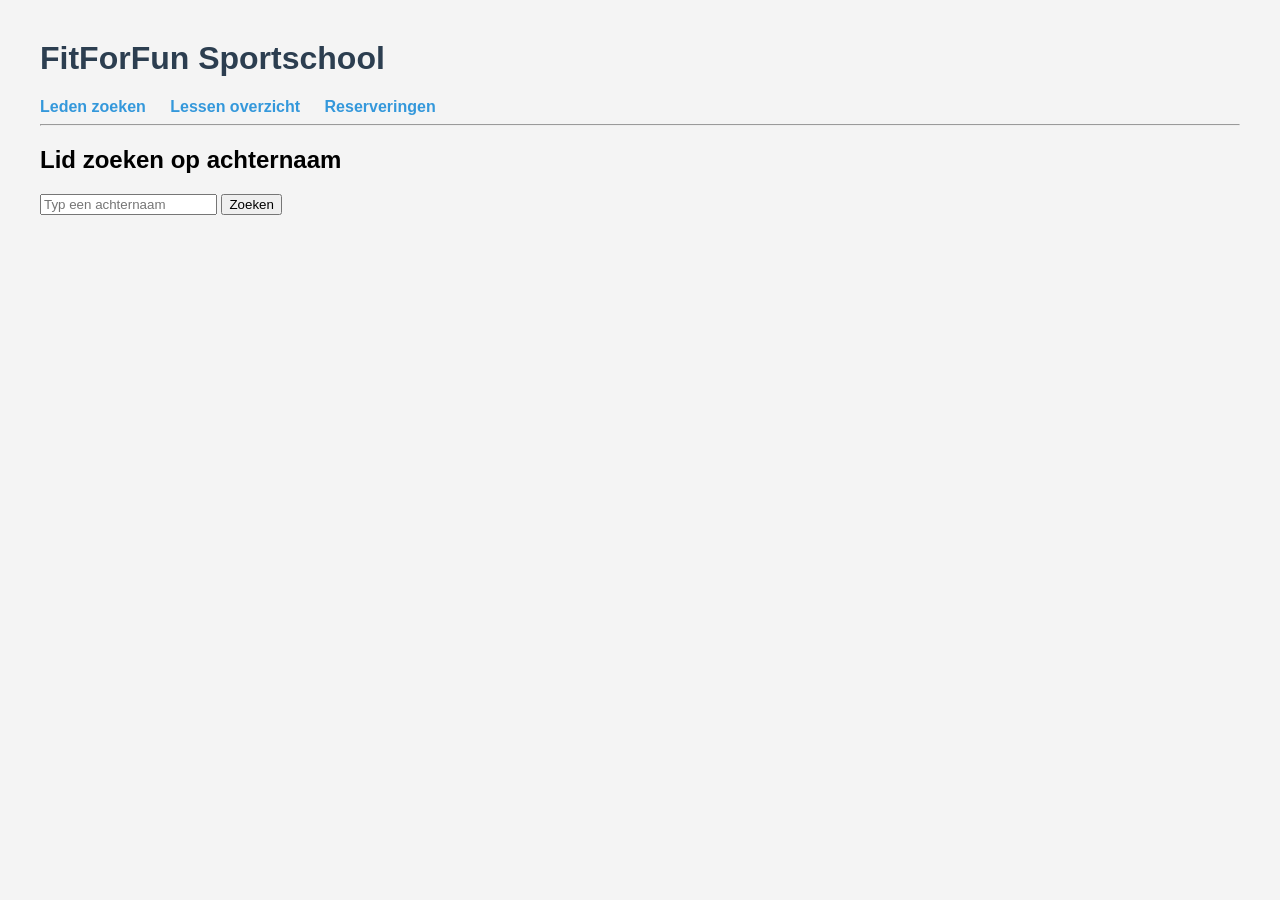
==== index.html @ 4ac60c2c "first commit" ====
<!DOCTYPE html>
<html lang="nl">
<head>
<meta charset="UTF-8">

<!-- Titel van de website -->
<title>FitForFun</title>

<!-- Koppeling naar CSS bestand -->
<link rel="stylesheet" href="style.css">

</head>
<body>

<!-- Hoofd titel -->
<h1>FitForFun Sportschool</h1>

<!-- Navigatie menu -->
<nav>
<a href="index.html">Leden zoeken</a>
<a href="lessen.html">Lessen overzicht</a>
<a href="reserveringen.html">Reserveringen</a>
</nav>

<hr>

<!-- Zoekfunctie -->
<h2>Lid zoeken op achternaam</h2>

<!-- Input veld waar gebruiker een achternaam kan typen -->
<input type="text" id="zoekInput" placeholder="Typ een achternaam">

<!-- Knop om zoekfunctie te starten -->
<button onclick="zoekLid()">Zoeken</button>

<!-- Hier komen de zoekresultaten -->
<ul id="resultaat"></ul>

<!-- JavaScript koppelen -->
<script src="script.js"></script>

</body>
</html>
---- style.css ----
/* Algemene pagina styling */
body{
font-family: Arial;
margin:40px;
background-color:#f4f4f4;
}

/* Titel styling */
h1{
color:#2c3e50;
}

/* Navigatie links */
nav a{
margin-right:20px;
text-decoration:none;
font-weight:bold;
color:#3498db;
}

/* Hover effect */
nav a:hover{
text-decoration:underline;
}

/* Tabellen styling */
table{
border-collapse: collapse;
width:50%;
}

/* Tabel cellen */
th, td{
border:1px solid black;
padding:10px;
text-align:left;
}
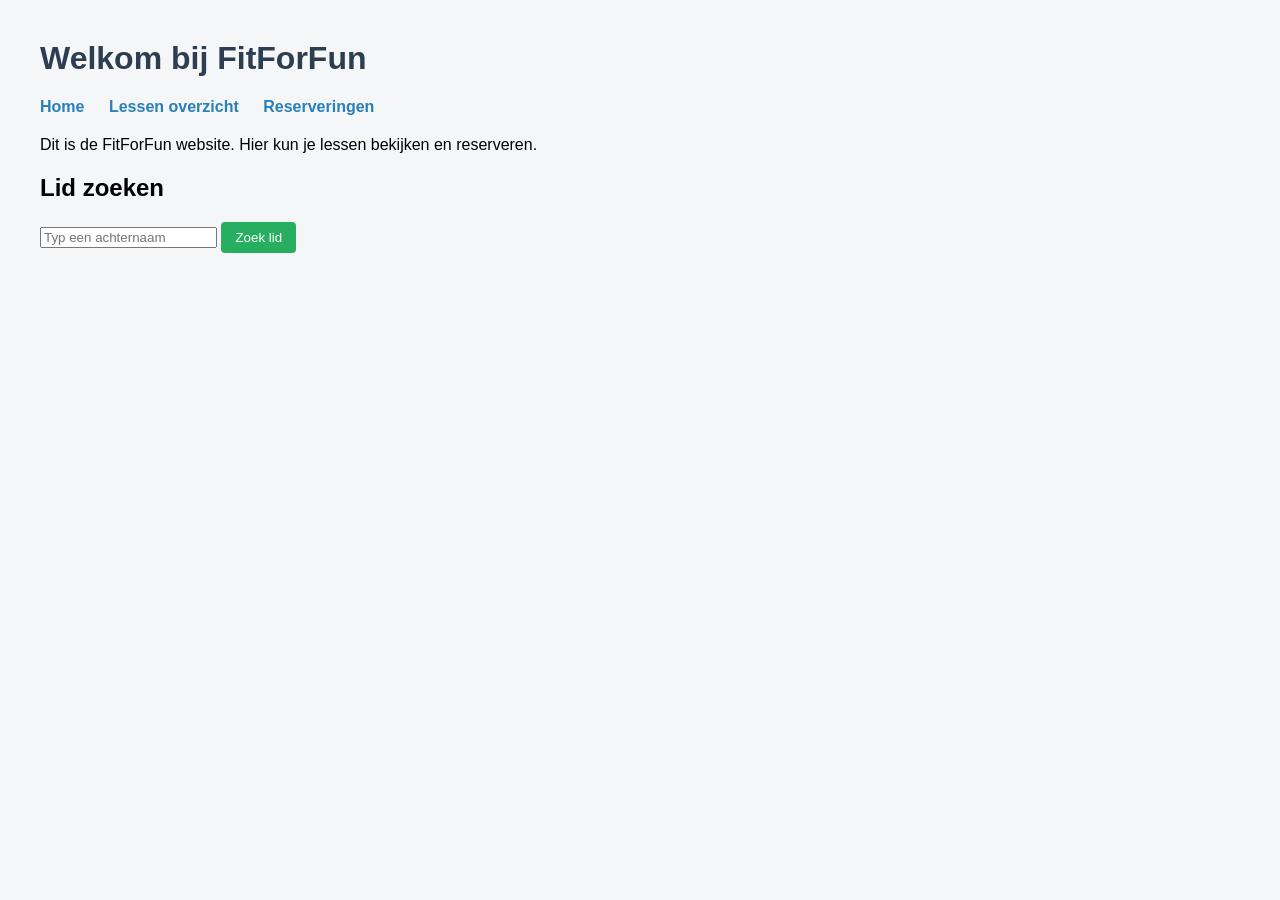
==== commit 3da51dec: "reserveringen error" ====
--- a/index.html
+++ b/index.html
@@ -1,42 +1,39 @@
 <!DOCTYPE html>
 <html lang="nl">
+
 <head>
 <meta charset="UTF-8">
-
-<!-- Titel van de website -->
 <title>FitForFun</title>
 
-<!-- Koppeling naar CSS bestand -->
+<!-- CSS koppeling -->
 <link rel="stylesheet" href="style.css">
 
 </head>
+
 <body>
 
-<!-- Hoofd titel -->
-<h1>FitForFun Sportschool</h1>
+<h1>Welkom bij FitForFun</h1>
 
-<!-- Navigatie menu -->
 <nav>
-<a href="index.html">Leden zoeken</a>
+<a href="index.html">Home</a>
 <a href="lessen.html">Lessen overzicht</a>
 <a href="reserveringen.html">Reserveringen</a>
 </nav>
 
-<hr>
+<p>Dit is de FitForFun website. Hier kun je lessen bekijken en reserveren.</p>
 
-<!-- Zoekfunctie -->
-<h2>Lid zoeken op achternaam</h2>
+<h2>Lid zoeken</h2>
 
-<!-- Input veld waar gebruiker een achternaam kan typen -->
+<!-- Zoekveld -->
 <input type="text" id="zoekInput" placeholder="Typ een achternaam">
 
-<!-- Knop om zoekfunctie te starten -->
-<button onclick="zoekLid()">Zoeken</button>
+<!-- Zoek knop -->
+<button onclick="zoekLid()">Zoek lid</button>
 
-<!-- Hier komen de zoekresultaten -->
+<!-- Resultaat -->
 <ul id="resultaat"></ul>
 
-<!-- JavaScript koppelen -->
+<!-- Javascript -->
 <script src="script.js"></script>
 
 </body>
--- a/style.css
+++ b/style.css
@@ -1,37 +1,48 @@
-/* Algemene pagina styling */
 body{
-font-family: Arial;
+font-family: Arial, sans-serif;
+background-color:#f4f6f8;
 margin:40px;
-background-color:#f4f4f4;
 }
 
-/* Titel styling */
 h1{
 color:#2c3e50;
 }
 
-/* Navigatie links */
+nav{
+margin-bottom:20px;
+}
+
 nav a{
 margin-right:20px;
 text-decoration:none;
 font-weight:bold;
-color:#3498db;
+color:#2980b9;
 }
 
-/* Hover effect */
 nav a:hover{
 text-decoration:underline;
 }
 
-/* Tabellen styling */
 table{
-border-collapse: collapse;
-width:50%;
+border-collapse:collapse;
+width:500px;
+background:white;
 }
 
-/* Tabel cellen */
 th, td{
-border:1px solid black;
+border:1px solid #ccc;
 padding:10px;
-text-align:left;
+}
+
+button{
+background-color:#27ae60;
+color:white;
+border:none;
+padding:8px 14px;
+border-radius:4px;
+cursor:pointer;
+}
+
+button:hover{
+background-color:#219150;
 }
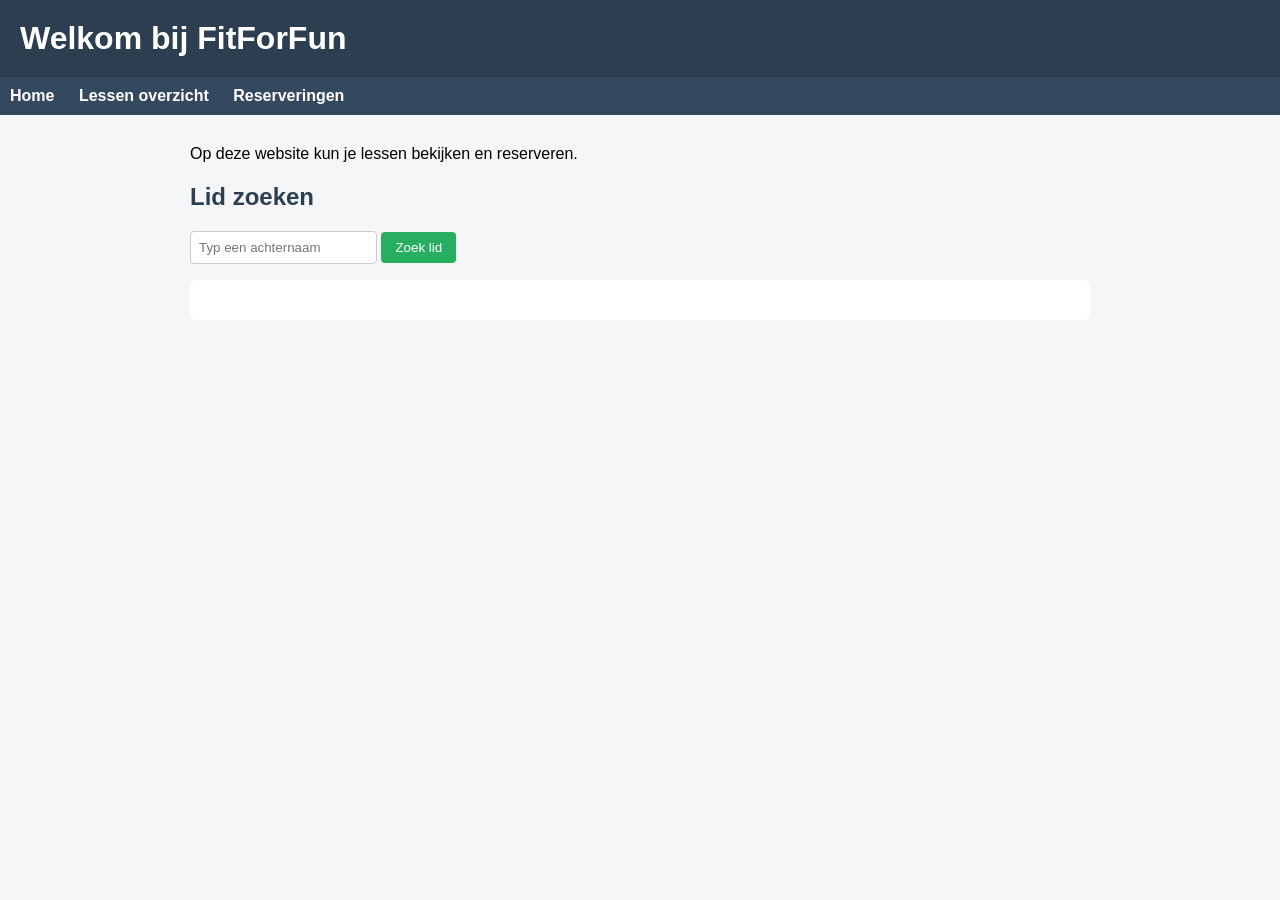
==== commit 8e6f9ff4: "Lid zoeken functie toegevoegd" ====
--- a/index.html
+++ b/index.html
@@ -12,28 +12,37 @@
 
 <body>
 
+<!-- Header toegevoegd voor betere structuur -->
+<header>
 <h1>Welkom bij FitForFun</h1>
+</header>
 
+<!-- Navigatie menu -->
 <nav>
 <a href="index.html">Home</a>
 <a href="lessen.html">Lessen overzicht</a>
 <a href="reserveringen.html">Reserveringen</a>
 </nav>
 
-<p>Dit is de FitForFun website. Hier kun je lessen bekijken en reserveren.</p>
+<!-- Container zorgt dat de content netjes in het midden staat -->
+<div class="container">
+
+<p>Op deze website kun je lessen bekijken en reserveren.</p>
 
 <h2>Lid zoeken</h2>
 
-<!-- Zoekveld -->
+<!-- Zoekveld voor achternaam -->
 <input type="text" id="zoekInput" placeholder="Typ een achternaam">
 
-<!-- Zoek knop -->
+<!-- Knop die de JavaScript functie activeert -->
 <button onclick="zoekLid()">Zoek lid</button>
 
-<!-- Resultaat -->
+<!-- Hier worden de zoekresultaten weergegeven -->
 <ul id="resultaat"></ul>
 
-<!-- Javascript -->
+</div>
+
+<!-- Javascript bestand -->
 <script src="script.js"></script>
 
 </body>
--- a/style.css
+++ b/style.css
@@ -1,37 +1,68 @@
 body{
 font-family: Arial, sans-serif;
 background-color:#f4f6f8;
-margin:40px;
+margin:0;
+padding:0;
 }
 
-h1{
-color:#2c3e50;
+header{
+background:#2c3e50;
+color:white;
+padding:20px;
+}
+
+header h1{
+margin:0;
 }
 
 nav{
-margin-bottom:20px;
+background:#34495e;
+padding:10px;
 }
 
 nav a{
+color:white;
 margin-right:20px;
 text-decoration:none;
 font-weight:bold;
-color:#2980b9;
 }
 
 nav a:hover{
 text-decoration:underline;
 }
 
+.container{
+width:900px;
+margin:auto;
+margin-top:30px;
+}
+
+h2{
+color:#2c3e50;
+}
+
+input{
+padding:8px;
+border:1px solid #ccc;
+border-radius:4px;
+}
+
 table{
 border-collapse:collapse;
-width:500px;
+width:100%;
 background:white;
+margin-top:20px;
+}
+
+th{
+background:#2980b9;
+color:white;
 }
 
 th, td{
 border:1px solid #ccc;
 padding:10px;
+text-align:left;
 }
 
 button{
@@ -45,4 +76,15 @@
 
 button:hover{
 background-color:#219150;
+}
+
+ul{
+background:white;
+padding:20px;
+border-radius:6px;
+list-style:none;
+}
+
+li{
+margin-bottom:10px;
 }
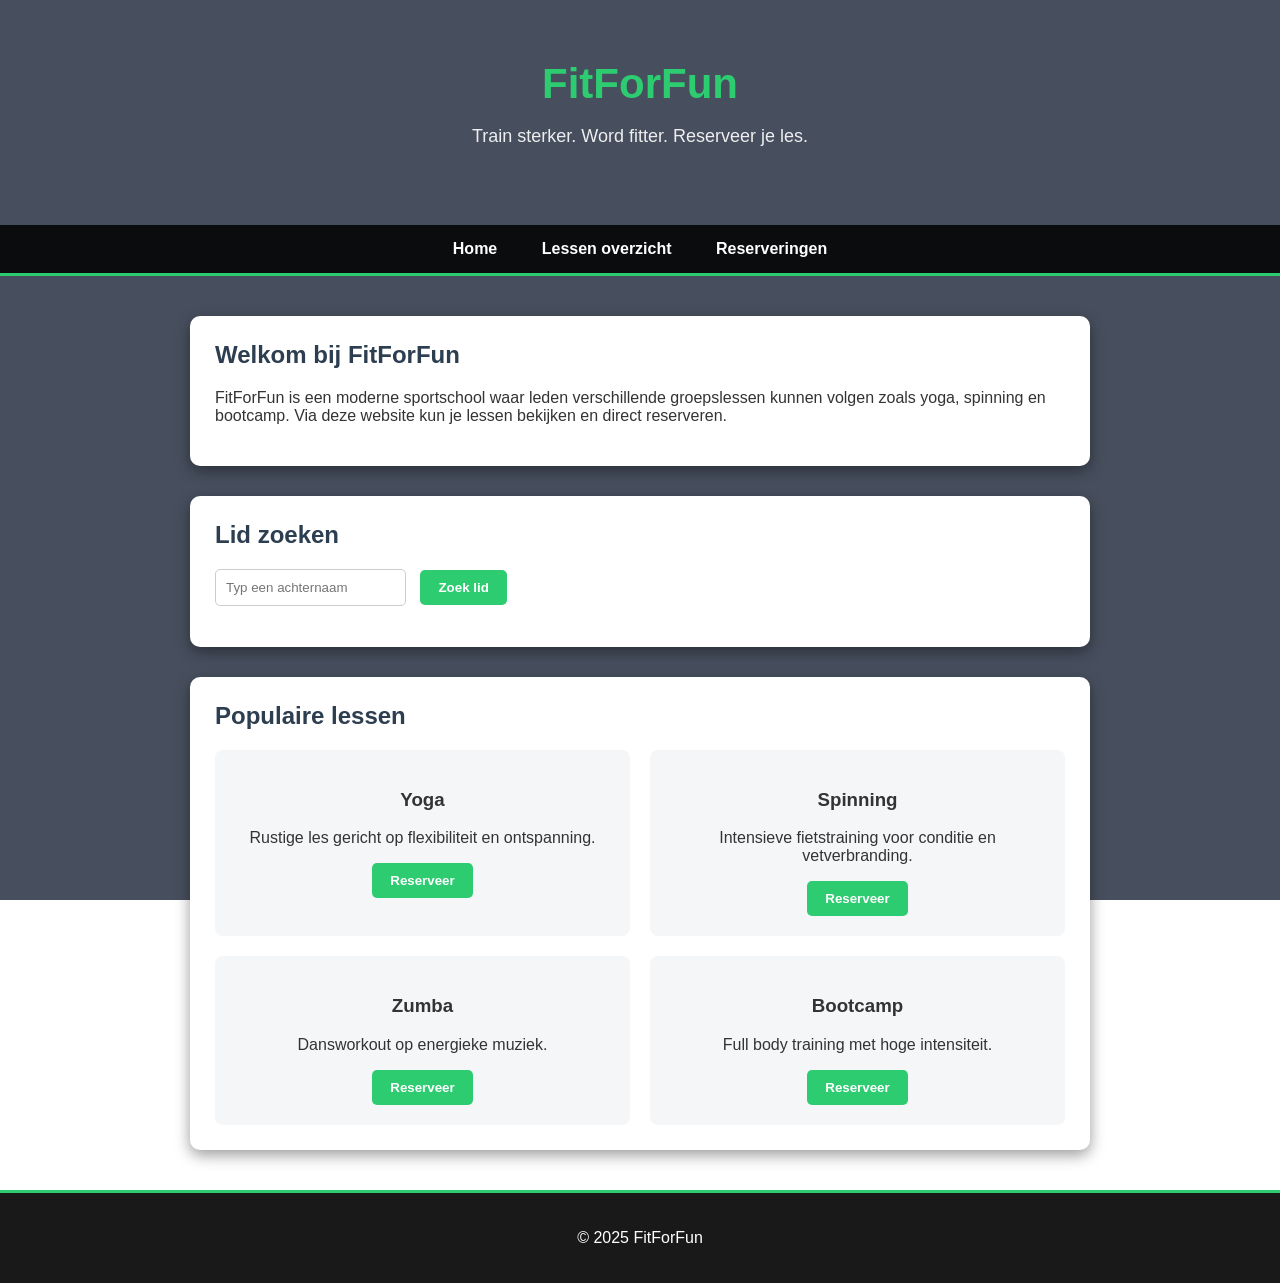
==== commit 39037472: "Toegevoegd: basis HTML structuur voor FitForFun website" ====
--- a/index.html
+++ b/index.html
@@ -4,45 +4,125 @@
 <head>
 <meta charset="UTF-8">
 <title>FitForFun</title>
-
-<!-- CSS koppeling -->
 <link rel="stylesheet" href="style.css">
-
 </head>
 
 <body>
 
-<!-- Header toegevoegd voor betere structuur -->
 <header>
-<h1>Welkom bij FitForFun</h1>
+
+<div class="header-content">
+
+<h1>FitForFun</h1>
+<p>Train sterker. Word fitter. Reserveer je les.</p>
+
+</div>
+
 </header>
 
-<!-- Navigatie menu -->
+
 <nav>
+
 <a href="index.html">Home</a>
 <a href="lessen.html">Lessen overzicht</a>
 <a href="reserveringen.html">Reserveringen</a>
+
 </nav>
 
-<!-- Container zorgt dat de content netjes in het midden staat -->
-<div class="container">
 
-<p>Op deze website kun je lessen bekijken en reserveren.</p>
+<main class="container">
+
+
+<section class="card">
+
+<h2>Welkom bij FitForFun</h2>
+
+<p>
+FitForFun is een moderne sportschool waar leden verschillende groepslessen
+kunnen volgen zoals yoga, spinning en bootcamp. Via deze website kun je
+lessen bekijken en direct reserveren.
+</p>
+
+</section>
+
+
+
+<section class="card">
 
 <h2>Lid zoeken</h2>
 
-<!-- Zoekveld voor achternaam -->
 <input type="text" id="zoekInput" placeholder="Typ een achternaam">
 
-<!-- Knop die de JavaScript functie activeert -->
 <button onclick="zoekLid()">Zoek lid</button>
 
-<!-- Hier worden de zoekresultaten weergegeven -->
 <ul id="resultaat"></ul>
+
+</section>
+
+
+
+<section class="card">
+
+<h2>Populaire lessen</h2>
+
+<div class="lessen-grid">
+
+<div class="les-card">
+
+<h3>Yoga</h3>
+
+<p>Rustige les gericht op flexibiliteit en ontspanning.</p>
+
+<button onclick="reserveerLes('Yoga')">Reserveer</button>
 
 </div>
 
-<!-- Javascript bestand -->
+
+<div class="les-card">
+
+<h3>Spinning</h3>
+
+<p>Intensieve fietstraining voor conditie en vetverbranding.</p>
+
+<button onclick="reserveerLes('Spinning')">Reserveer</button>
+
+</div>
+
+
+<div class="les-card">
+
+<h3>Zumba</h3>
+
+<p>Dansworkout op energieke muziek.</p>
+
+<button onclick="reserveerLes('Zumba')">Reserveer</button>
+
+</div>
+
+
+<div class="les-card">
+
+<h3>Bootcamp</h3>
+
+<p>Full body training met hoge intensiteit.</p>
+
+<button onclick="reserveerLes('Bootcamp')">Reserveer</button>
+
+</div>
+
+</div>
+
+</section>
+
+</main>
+
+
+<footer>
+
+<p>© 2025 FitForFun</p>
+
+</footer>
+
 <script src="script.js"></script>
 
 </body>
--- a/style.css
+++ b/style.css
@@ -1,90 +1,319 @@
+/* ===================================== */
+/* Algemene pagina styling */
+/* ===================================== */
+
 body{
+
+/* Standaard lettertype voor de website */
 font-family: Arial, sans-serif;
-background-color:#f4f6f8;
+
+/* Geen standaard marges */
 margin:0;
-padding:0;
-}
+
+/* Tekstkleur */
+color:white;
+
+/* Fitness achtergrond afbeelding */
+background-image: url("https://images.unsplash.com/photo-1571902943202-507ec2618e8f");
+
+/* Achtergrond instellingen */
+background-size:cover;
+background-position:center;
+background-attachment:fixed;
+
+}
+
+
+/* ===================================== */
+/* Donkere overlay voor betere leesbaarheid */
+/* ===================================== */
+
+body::before{
+
+content:"";
+
+position:fixed;
+
+top:0;
+left:0;
+
+width:100%;
+height:100%;
+
+/* Donkerblauwe overlay */
+background:rgba(10,20,40,0.75);
+
+/* Achter alle content */
+z-index:-1;
+
+}
+
+
+/* ===================================== */
+/* Header styling */
+/* ===================================== */
 
 header{
-background:#2c3e50;
+
+/* Content centreren */
+text-align:center;
+
+/* Ruimte boven en onder */
+padding:60px 20px;
+
+}
+
+header h1{
+
+/* Grote titel */
+font-size:42px;
+
+margin:0;
+
+/* Groene fitness kleur */
+color:#2ecc71;
+
+}
+
+header p{
+
+font-size:18px;
+opacity:0.9;
+
+}
+
+
+/* ===================================== */
+/* Navigatie menu */
+/* ===================================== */
+
+nav{
+
+/* Donkere achtergrond */
+background:rgba(0,0,0,0.85);
+
+/* Ruimte */
+padding:15px;
+
+/* Links centreren */
+text-align:center;
+
+/* Groene lijn onder menu */
+border-bottom:3px solid #2ecc71;
+
+}
+
+nav a{
+
+/* Witte links */
 color:white;
+
+/* Ruimte tussen links */
+margin:0 20px;
+
+/* Geen onderstreping */
+text-decoration:none;
+
+font-weight:bold;
+
+font-size:16px;
+
+}
+
+/* Hover effect */
+
+nav a:hover{
+
+color:#2ecc71;
+
+}
+
+
+/* ===================================== */
+/* Hoofdcontainer */
+/* ===================================== */
+
+.container{
+
+/* Maximale breedte */
+width:900px;
+
+/* Centreren */
+margin:auto;
+
+/* Ruimte boven */
+margin-top:40px;
+
+}
+
+
+/* ===================================== */
+/* Content kaarten */
+/* ===================================== */
+
+.card{
+
+/* Witte achtergrond */
+background:white;
+
+/* Tekst donker */
+color:#333;
+
+/* Binnenruimte */
+padding:25px;
+
+/* Ronde hoeken */
+border-radius:10px;
+
+/* Ruimte onder kaarten */
+margin-bottom:30px;
+
+/* Schaduw effect */
+box-shadow:0 5px 15px rgba(0,0,0,0.4);
+
+}
+
+
+/* ===================================== */
+/* Titel styling */
+/* ===================================== */
+
+h2{
+
+margin-top:0;
+
+color:#2c3e50;
+
+}
+
+
+/* ===================================== */
+/* Input veld styling */
+/* ===================================== */
+
+input{
+
+padding:10px;
+
+border-radius:5px;
+
+border:1px solid #ccc;
+
+margin-right:10px;
+
+}
+
+
+/* ===================================== */
+/* Knoppen */
+/* ===================================== */
+
+button{
+
+/* Groene knop */
+background:#2ecc71;
+
+color:white;
+
+border:none;
+
+padding:10px 18px;
+
+border-radius:5px;
+
+cursor:pointer;
+
+font-weight:bold;
+
+}
+
+/* Hover effect */
+
+button:hover{
+
+background:#27ae60;
+
+}
+
+
+/* ===================================== */
+/* Lessen grid layout */
+/* ===================================== */
+
+.lessen-grid{
+
+display:grid;
+
+/* 2 kolommen */
+grid-template-columns:repeat(2,1fr);
+
+/* ruimte tussen kaarten */
+gap:20px;
+
+margin-top:20px;
+
+}
+
+
+/* ===================================== */
+/* Les kaarten */
+/* ===================================== */
+
+.les-card{
+
+background:#f4f6f8;
+
 padding:20px;
-}
-
-header h1{
-margin:0;
-}
-
-nav{
-background:#34495e;
-padding:10px;
-}
-
-nav a{
-color:white;
-margin-right:20px;
-text-decoration:none;
-font-weight:bold;
-}
-
-nav a:hover{
-text-decoration:underline;
-}
-
-.container{
-width:900px;
-margin:auto;
-margin-top:30px;
-}
-
-h2{
-color:#2c3e50;
-}
-
-input{
-padding:8px;
-border:1px solid #ccc;
-border-radius:4px;
-}
-
-table{
-border-collapse:collapse;
-width:100%;
-background:white;
-margin-top:20px;
-}
-
-th{
-background:#2980b9;
-color:white;
-}
-
-th, td{
-border:1px solid #ccc;
-padding:10px;
-text-align:left;
-}
-
-button{
-background-color:#27ae60;
-color:white;
-border:none;
-padding:8px 14px;
-border-radius:4px;
-cursor:pointer;
-}
-
-button:hover{
-background-color:#219150;
-}
+
+border-radius:8px;
+
+text-align:center;
+
+/* Animatie effect */
+transition:0.2s;
+
+}
+
+/* Hover effect */
+
+.les-card:hover{
+
+transform:scale(1.03);
+
+}
+
+
+/* ===================================== */
+/* Resultaat lijst */
+/* ===================================== */
 
 ul{
-background:white;
+
+margin-top:15px;
+
+}
+
+li{
+
+margin-bottom:8px;
+
+}
+
+
+/* ===================================== */
+/* Footer */
+/* ===================================== */
+
+footer{
+
+text-align:center;
+
 padding:20px;
-border-radius:6px;
-list-style:none;
-}
-
-li{
-margin-bottom:10px;
+
+margin-top:40px;
+
+background:rgba(0,0,0,0.9);
+
+border-top:3px solid #2ecc71;
+
 }
